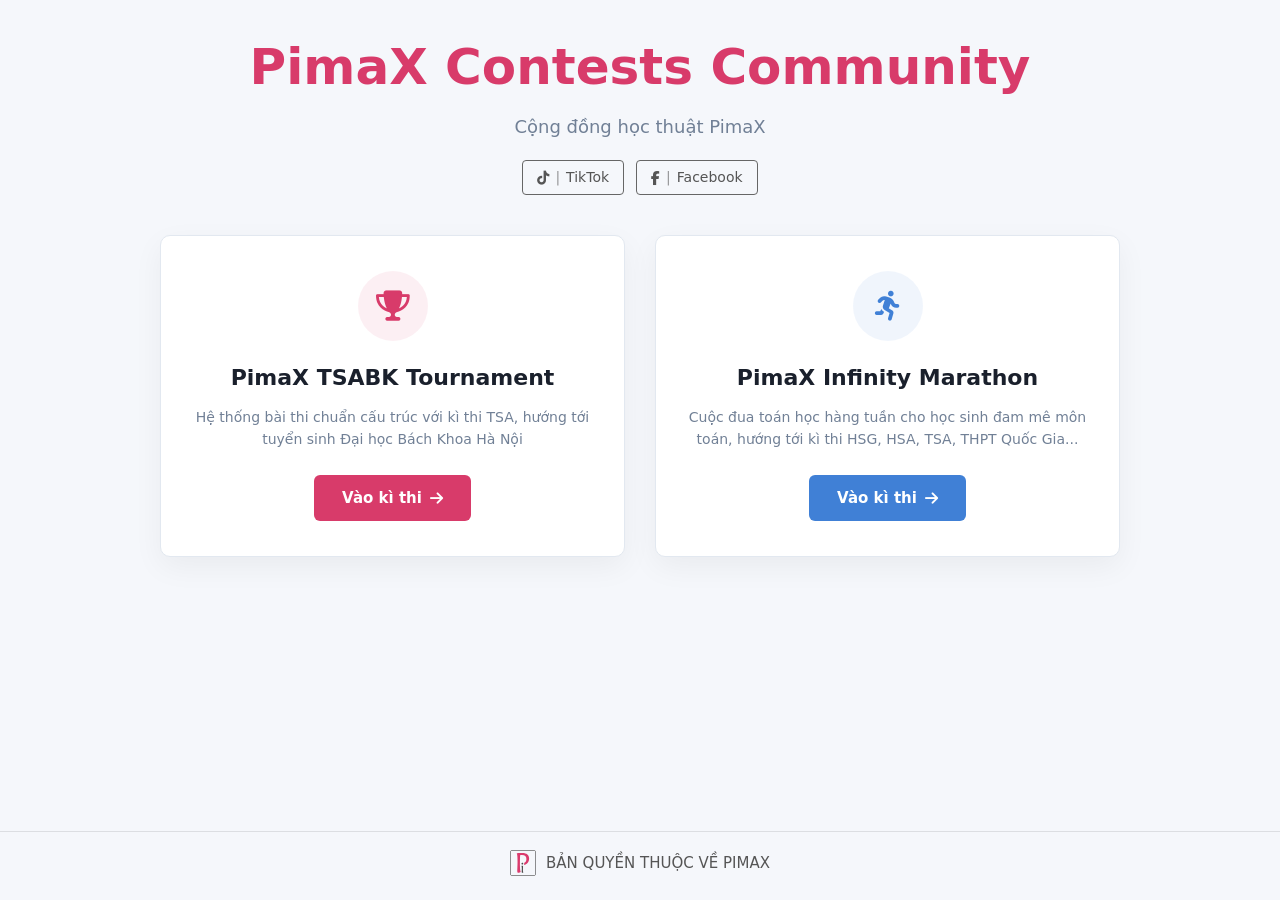
==== index.html @ 3fbb0fce "first commit" ====
<!DOCTYPE html>
<html lang="vi">
<head>
  <meta charset="UTF-8">
  <meta name="viewport" content="width=device-width, initial-scale=1.0">
  <title>PIMAX CONTESTS COMMUNITY</title>
  <link rel="stylesheet" href="https://cdnjs.cloudflare.com/ajax/libs/font-awesome/6.5.1/css/all.min.css">
  <link rel="stylesheet" href="assets/css/style.css">
  <link rel="icon" href="logo1.ico">
</head>
<body>

  <div id="page-content">
    <section class="hero">
      <h1><a href="https://pimaxpro.github.io/contests" class="hero-title-link">PimaX Contests Community</a></h1>
      <p class="hero-sub">Cộng đồng học thuật PimaX</p>

      <div class="social-wrapper">
        <a href="https://www.tiktok.com/@pimaxghettoan" target="_blank" rel="noopener" class="social-card"><i class="fa-brands fa-tiktok"></i> <span class="divider">|</span> TikTok</a>
        <a href="https://www.facebook.com/PimaXPro" target="_blank" rel="noopener" class="social-card"><i class="fa-brands fa-facebook-f"></i> <span class="divider">|</span> Facebook</a>
      </div>
    </section>

    <main class="portal-container">
      <div class="portal-grid">
        <div class="portal-card">
          <div class="portal-icon"><i class="fa-solid fa-trophy"></i></div>
          <h2>PimaX TSABK Tournament</h2>
          <p>Hệ thống bài thi chuẩn cấu trúc với kì thi TSA, hướng tới tuyển sinh Đại học Bách Khoa Hà Nội</p>
          <a href="contest.html?type=tournament" class="portal-btn"><span>Vào kì thi</span> <i class="fa-solid fa-arrow-right"></i></a>
        </div>

        <div class="portal-card card-marathon">
          <div class="portal-icon"><i class="fa-solid fa-person-running"></i></div>
          <h2>PimaX Infinity Marathon</h2>
          <p>Cuộc đua toán học hàng tuần cho học sinh đam mê môn toán, hướng tới kì thi HSG, HSA, TSA, THPT Quốc Gia...</p>
          <a href="contest.html?type=marathon" class="portal-btn"><span>Vào kì thi</span> <i class="fa-solid fa-arrow-right"></i></a>
        </div>
      </div>
    </main>
  </div>

  <script src="assets/js/modules/ui-components.js"></script>
  <script>
    document.addEventListener('DOMContentLoaded', () => {
      if (window.UIComponentsModule) window.UIComponentsModule.init();
    });
  </script>
</body>
</html>
---- assets/css/style.css ----
/* =========================================================
   1. SYSTEM VARIABLES & THEMES
========================================================= */
:root {
  --accent-color: #D83B6A;       /* Mặc định: Pink (Tournament) */
  --accent-hover: #b82650;
  --bg-color: #f5f7fb;
  --text-main: #1a202c;
  --text-sub: #718096;
  --card-bg: #ffffff;
  --border-color: #e2e8f0;
}

/* Theme riêng cho Marathon (Blue) */
body.theme-marathon {
  --accent-color: #4080D6;       /* Blue (Marathon) */
  --accent-hover: #2b62ab;
}

/* =========================================================
   2. BASE RESET & STICKY FOOTER SETUP
========================================================= */
* {
  box-sizing: border-box;
  margin: 0;
  padding: 0;
}

html, body {
  height: 100%;
}

body {
  font-family: system-ui, -apple-system, "Segoe UI", Roboto, sans-serif;
  background-color: var(--bg-color);
  color: var(--text-main);
  line-height: 1.5;
  display: flex;
  flex-direction: column;
  min-height: 100vh;
}

#page-content {
  flex: 1 0 auto;
}

a {
  text-decoration: none;
  color: inherit;
}

/* =========================================================
   3. SHARED HERO HEADER
========================================================= */
.hero {
  max-width: 900px;
  margin: 30px auto 40px;
  text-align: center;
  padding: 0 20px;
}

.hero h1 {
  font-size: 50px;
  font-weight: 900;
  margin-bottom: 8px;
}

.hero-title-link {
  color: var(--accent-color);
  transition: opacity 0.2s ease;
}

.hero-title-link:hover {
  opacity: 0.85;
}

.hero-sub {
  font-size: 18px;
  color: var(--text-sub);
  margin-bottom: 20px;
}

.social-wrapper {
  display: flex;
  justify-content: center;
  gap: 12px;
}

.social-card {
  display: inline-flex;
  align-items: center;
  gap: 6px;
  padding: 6px 14px;
  border: 1px solid #666;
  border-radius: 4px;
  color: #555;
  font-size: 14px;
  font-weight: 500;
  transition: all 0.2s ease;
}

.social-card .divider {
  opacity: 0.6;
}

.social-card:hover {
  background-color: var(--accent-color);
  color: #ffffff;
  border-color: var(--accent-color);
}

/* =========================================================
   4. PORTAL GRID (Trang index.html)
========================================================= */
.portal-container {
  max-width: 1000px;
  margin: 20px auto 60px;
  padding: 0 20px;
}

.portal-grid {
  display: grid;
  grid-template-columns: repeat(auto-fit, minmax(320px, 1fr));
  gap: 30px;
}

.portal-card {
  background: var(--card-bg);
  border-radius: 10px;
  padding: 35px 25px;
  box-shadow: 0 10px 30px rgba(0,0,0,0.05);
  border: 1px solid var(--border-color);
  text-align: center;
  display: flex;
  flex-direction: column;
  align-items: center;
  transition: all 0.3s ease;
}

.portal-card:hover {
  transform: translateY(-8px);
  box-shadow: 0 15px 35px rgba(0,0,0,0.1);
  border-color: var(--accent-color);
}

.portal-icon {
  width: 70px;
  height: 70px;
  border-radius: 50%;
  background: rgba(216, 59, 106, 0.08);
  color: var(--accent-color);
  display: flex;
  align-items: center;
  justify-content: center;
  font-size: 30px;
  margin-bottom: 20px;
}

.portal-card.card-marathon .portal-icon {
  background: rgba(64, 128, 214, 0.08);
  color: #4080D6;
}

.portal-card h2 {
  font-size: 22px;
  font-weight: 800;
  margin-bottom: 12px;
}

.portal-card p {
  font-size: 14px;
  color: var(--text-sub);
  line-height: 1.6;
  margin-bottom: 24px;
  flex-grow: 1;
}

.portal-btn {
  display: inline-flex;
  align-items: center;
  gap: 8px;
  padding: 12px 28px;
  border-radius: 6px;
  background: var(--accent-color);
  color: #ffffff;
  font-weight: 600;
  font-size: 15px;
  transition: all 0.2s ease;
}

.portal-btn:hover {
  background: var(--accent-hover);
  transform: scale(1.03);
}

.portal-card.card-marathon .portal-btn {
  background: #4080D6;
}
.portal-card.card-marathon .portal-btn:hover {
  background: #2b62ab;
}

/* =========================================================
   5. BỐ CỤC 2 CỘT (Tournament & Marathon)
========================================================= */
.layout-2col {
  display: flex;
  gap: 24px;
  max-width: 1400px;
  margin: 30px auto;
  padding: 0 20px;
  min-height: calc(100vh - 200px);
}

/* Cột trái: Sidebar */
.sidebar-column {
  width: 320px;
  flex-shrink: 0;
  display: flex;
  flex-direction: column;
  gap: 16px;
  position: sticky;
  top: 20px;
  height: fit-content;
  max-height: calc(100vh - 40px);
}

.sidebar-exams-box {
  background: var(--card-bg);
  border-radius: 8px;
  padding: 20px;
  box-shadow: 0 4px 18px rgba(0, 0, 0, 0.06);
  border: 1px solid var(--border-color);
  overflow-y: auto;
  max-height: calc(100vh - 180px);
}

.sidebar-header h2 {
  font-size: 18px;
  color: #2d3748;
  border-bottom: 2px solid #f0f0f0;
  padding-bottom: 12px;
  margin-bottom: 16px;
  display: flex;
  align-items: center;
  gap: 8px;
}

.sidebar-header h2 i {
  color: var(--accent-color);
}

/* Cây danh mục bài thi */
.year-title, .stage-title, .exam-item {
  display: flex;
  align-items: center;
  gap: 8px;
  padding: 10px 12px;
  border-radius: 5px;
  cursor: pointer;
  color: #2d3748;
  background: #f8f9fa !important;
  transition: all 0.2s ease;
  user-select: none;
}

.year-title { font-size: 15px; font-weight: 700; }
.stage-title { font-size: 14px; margin-left: 10px; margin-top: 4px; font-weight: normal !important; }
.exam-item { background: transparent !important; padding: 9px 12px; font-size: 14px; margin-bottom: 4px; font-weight: 500; }

.year-title:hover, .stage-title:hover, .exam-item:hover {
  background: #edf2f7 !important;
  color: var(--accent-color);
}

.exam-list { list-style: none; padding-left: 20px; margin: 6px 0; }

.exam-item.active, .active-contest {
  background: var(--accent-color) !important;
  color: #ffffff !important;
  font-weight: 600;
}

.exam-item.active i, .active-contest i { color: #ffffff !important; }
.toggle-icon { font-size: 12px; width: 14px; color: #718096; }

/* Box 2 nút hành động */
.sidebar-actions-box {
  background: var(--card-bg);
  border-radius: 8px;
  padding: 16px;
  box-shadow: 0 4px 18px rgba(0, 0, 0, 0.06);
  border: 1px solid var(--border-color);
  display: flex;
  flex-direction: column;
  gap: 12px;
}

.sidebar-action-btn {
  display: flex;
  align-items: center;
  gap: 12px;
  padding: 12px 16px;
  background-color: #f8f9fa;
  color: var(--text-main);
  border: 1.5px solid #e9ecef;
  border-radius: 6px;
  font-size: 14.5px;
  font-weight: 600;
  text-decoration: none;
  transition: all 0.25s cubic-bezier(0.16, 1, 0.3, 1);
  box-shadow: 0 2px 5px rgba(0, 0, 0, 0.02);
  position: relative;
  overflow: hidden;
}

.sidebar-action-btn > i:first-child {
  font-size: 17px;
  color: var(--accent-color);
  transition: transform 0.25s ease, color 0.25s ease;
}

.sidebar-action-btn span { flex-grow: 1; }
.sidebar-action-btn .btn-arrow { font-size: 11px; color: #a0aec0; transition: all 0.25s ease; }

.sidebar-action-btn.btn-practice:hover {
  background-color: #ffffff;
  border-color: var(--accent-color);
  color: var(--accent-color);
  transform: translateY(-2px);
  box-shadow: 0 6px 15px rgba(0, 0, 0, 0.08);
}

.sidebar-action-btn.btn-practice:hover .btn-arrow {
  color: var(--accent-color);
  transform: translate(2px, -2px);
}

.sidebar-action-btn.btn-course {
  background-color: var(--accent-color);
  color: #ffffff;
  border-color: var(--accent-color);
}

.sidebar-action-btn.btn-course > i:first-child,
.sidebar-action-btn.btn-course .btn-arrow { color: #ffffff; }

.sidebar-action-btn.btn-course:hover {
  background-color: var(--accent-hover);
  border-color: var(--accent-hover);
  transform: translateY(-2px);
  box-shadow: 0 8px 20px rgba(0, 0, 0, 0.15);
}

.sidebar-action-btn.btn-course:hover .btn-arrow { transform: translate(2px, -2px); }

/* Cột phải: Khung Preview */
.preview-area {
  flex-grow: 1;
  background: var(--card-bg);
  border-radius: 8px;
  padding: 24px;
  box-shadow: 0 4px 18px rgba(0, 0, 0, 0.06);
  border: 1px solid var(--border-color);
  display: flex;
  flex-direction: column;
}

.preview-header { margin-bottom: 16px; }
.preview-title-row { display: flex; align-items: center; gap: 12px; margin-bottom: 10px; }
.preview-title-row .doc-icon { font-size: 34px; color: var(--accent-color); line-height: 1; }
.preview-title-row h1 { font-size: 24px; font-weight: 800; color: #1a202c; }
.preview-meta-row { display: flex; align-items: center; gap: 20px; flex-wrap: wrap; }
.meta-item { display: flex; align-items: center; gap: 6px; font-size: 15px; color: var(--text-sub); }
.meta-icon { color: var(--accent-color); font-size: 14px; }

/* 3 NÚT TÍNH NĂNG ĐỒNG BỘ 100% STYLE (Đáp án, Ranking, Solution) */
.week-buttons { 
  margin-left: auto; 
  display: flex; 
  gap: 8px; 
  align-items: center; 
}

/* Đảm bảo reset cả thẻ button và a về cùng một kiểu */
button.week-btn, 
a.week-btn, 
.week-btn {
  display: inline-flex;
  align-items: center;
  justify-content: center;
  gap: 6px;
  padding: 0 14px;
  height: 32px;
  border-radius: 4px;
  background: #ffffff !important;
  border: 1px solid var(--border-color) !important;
  color: #4a5568 !important;
  font-size: 12px;
  font-weight: 600;
  font-family: inherit;
  line-height: 1;
  transition: all 0.15s ease;
  cursor: pointer;
  text-decoration: none;
  outline: none;
  box-shadow: none;
  appearance: none;
  -webkit-appearance: none;
}

/* Biểu tượng trong nút */
.week-btn i {
  color: #4a5568 !important;
  font-size: 12px;
  transition: color 0.15s ease;
}

/* Trạng thái Hover */
button.week-btn:hover, 
a.week-btn:hover, 
.week-btn:hover {
  border-color: #cbd5e0 !important;
  color: #1a202c !important;
  box-shadow: 0 2px 5px rgba(0, 0, 0, 0.06) !important;
}

button.week-btn:hover i, 
a.week-btn:hover i, 
.week-btn:hover i {
  color: #1a202c !important;
}

/* Trạng thái Active/Kích hoạt */
button.week-btn:active, button.week-btn.active,
a.week-btn:active, a.week-btn.active,
.week-btn:active, .week-btn.active {
  transform: scale(0.95);
  background: #fdf2f5 !important;
  border-color: var(--accent-color) !important;
  color: var(--accent-color) !important;
}

button.week-btn:active i, button.week-btn.active i,
a.week-btn:active i, a.week-btn.active i,
.week-btn:active i, .week-btn.active i {
  color: var(--accent-color) !important;
}

/* Khung Drive Viewer */
.drive-iframe-container {
  position: relative;
  flex-grow: 1;
  width: 100%;
  min-height: 75vh;
  border-radius: 6px;
  overflow: hidden;
  border: 1px solid var(--border-color);
}

.drive-iframe-container iframe { width: 100%; height: 100%; min-height: 75vh; border: none; }
.iframe-overlay-cover { position: absolute; top: 0; right: 0; width: 65px; height: 65px; z-index: 15; }

/* Nút Share Nổi */
.side-share-actions { position: absolute; top: 15px; right: 15px; display: flex; flex-direction: column; gap: 10px; z-index: 20; }
.side-share-btn {
  width: 38px;
  height: 38px;
  border-radius: 50%;
  border: 1px solid var(--border-color);
  background: #ffffff;
  color: var(--accent-color);
  display: inline-flex;
  align-items: center;
  justify-content: center;
  font-size: 15px;
  cursor: pointer;
  box-shadow: 0 4px 12px rgba(0,0,0,0.1);
  transition: all 0.15s ease;
}

.side-share-btn:hover { background: var(--accent-color); color: #ffffff; border-color: var(--accent-color); transform: scale(1.08); }

/* =========================================================
   6. KHUNG BẢNG ĐÁP ÁN NỔI THÔNG MINH (ANSWER DRAWER/BOX)
========================================================= */
.answer-box-drawer {
  background: #ffffff;
  border: 1px solid var(--border-color);
  border-radius: 8px;
  margin-bottom: 16px;
  box-shadow: 0 4px 15px rgba(0,0,0,0.05);
  display: none;
  animation: slideDownFade 0.3s cubic-bezier(0.16, 1, 0.3, 1);
}

.answer-box-drawer.show {
  display: block;
}

@keyframes slideDownFade {
  from { opacity: 0; transform: translateY(-10px); }
  to { opacity: 1; transform: translateY(0); }
}

.answer-drawer-header {
  padding: 12px 18px;
  background: #f8f9fa;
  border-bottom: 1px solid var(--border-color);
  display: flex;
  align-items: center;
  justify-content: space-between;
  border-top-left-radius: 8px;
  border-top-right-radius: 8px;
}

.answer-drawer-header h3 {
  font-size: 15px;
  font-weight: 700;
  color: var(--accent-color);
  display: flex;
  align-items: center;
  gap: 8px;
}

.btn-close-drawer {
  background: transparent;
  border: none;
  font-size: 18px;
  color: #718096;
  cursor: pointer;
  padding: 0 4px;
}

.btn-close-drawer:hover { color: #1a202c; }

.answer-drawer-body {
  padding: 16px;
  max-height: 260px;
  overflow-y: auto;
}

/* Lưới hiển thị ô đáp án */
.answer-grid {
  display: grid;
  grid-template-columns: repeat(auto-fill, minmax(95px, 1fr));
  gap: 10px;
}

.answer-item {
  background: #f8f9fa;
  border: 1px solid var(--border-color);
  border-radius: 6px;
  padding: 6px 8px;
  text-align: center;
}

.answer-item .q-num {
  font-size: 11px;
  font-weight: 700;
  color: var(--text-sub);
  margin-bottom: 2px;
  display: block;
}

.answer-item .q-val {
  font-size: 14.5px;
  font-weight: 800;
  color: var(--accent-color);
}

.answer-item .tf-sub {
  font-size: 11.5px;
  font-weight: 600;
  color: #2d3748;
  display: flex;
  justify-content: space-between;
  padding: 1px 2px;
  border-bottom: 1px dashed #e2e8f0;
}
.answer-item .tf-sub:last-child { border-bottom: none; }

.section-header-title {
  font-size: 13.5px;
  font-weight: 700;
  color: var(--accent-color);
  margin: 12px 0 6px 0;
  padding-bottom: 4px;
  border-bottom: 1px dashed var(--border-color);
}
.section-header-title:first-child { margin-top: 0; }

/* =========================================================
   7. TOAST NOTIFICATION
========================================================= */
.toast-notification {
  position: fixed;
  top: 25px;
  left: 50%;
  transform: translate(-50%, -20px);
  background: #ffffff;
  color: var(--text-main);
  padding: 12px 24px;
  border-radius: 25px;
  font-size: 14.5px;
  font-weight: 600;
  border: 1.5px solid var(--accent-color);
  box-shadow: 0 10px 25px rgba(0, 0, 0, 0.12), 0 4px 10px rgba(0, 0, 0, 0.05);
  display: flex;
  align-items: center;
  gap: 10px;
  opacity: 0;
  pointer-events: none;
  transition: all 0.35s cubic-bezier(0.16, 1, 0.3, 1);
  z-index: 999999;
}

.toast-notification.show {
  opacity: 1;
  pointer-events: auto;
  transform: translate(-50%, 0);
}

.toast-notification i {
  color: var(--accent-color);
  font-size: 16px;
}

/* =========================================================
   8. FOOTER (STICKY AT BOTTOM)
========================================================= */
.site-footer {
  flex-shrink: 0;
  margin-top: auto;
  padding: 30px 0 24px;
}

.footer-divider { border: none; height: 1px; background: rgba(0, 0, 0, 0.1); margin-bottom: 18px; }
.footer-content { display: flex; align-items: center; justify-content: center; gap: 10px; color: #555; font-size: 15px; }
.footer-logo { height: 26px; width: auto; }

@media (max-width: 992px) {
  .layout-2col { flex-direction: column; }
  .sidebar-column { width: 100%; position: static; max-height: none; }
  .sidebar-exams-box { max-height: 400px; }
}
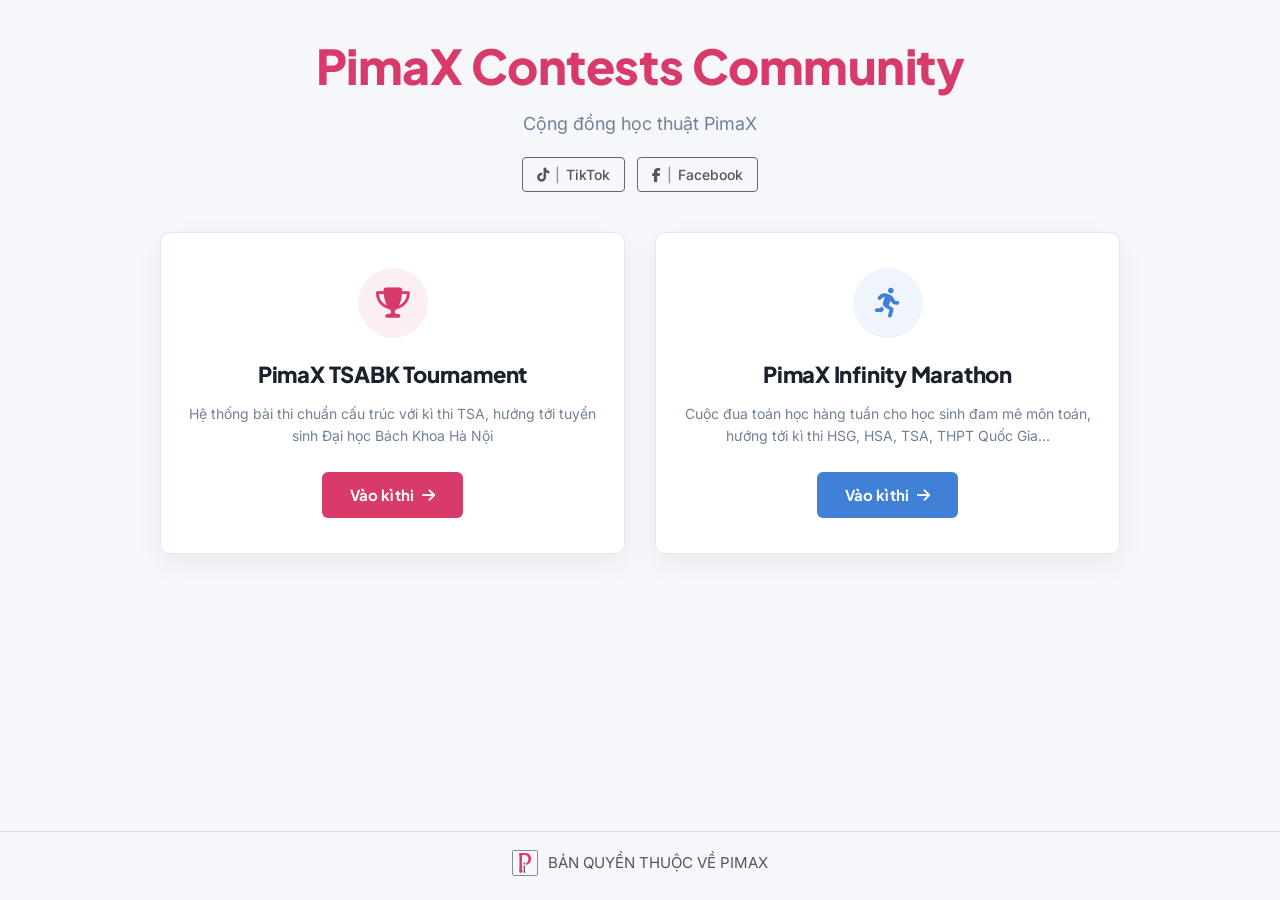
==== commit 00288fed: "Update index.html" ====
--- a/index.html
+++ b/index.html
@@ -12,7 +12,7 @@
 
   <div id="page-content">
     <section class="hero">
-      <h1><a href="https://pimaxpro.github.io/contests" class="hero-title-link">PimaX Contests Community</a></h1>
+      <h1><a href="https://pimaxpro.github.io/pimaxcontests" class="hero-title-link">PimaX Contests Community</a></h1>
       <p class="hero-sub">Cộng đồng học thuật PimaX</p>
 
       <div class="social-wrapper">
@@ -39,7 +39,7 @@
       </div>
     </main>
   </div>
-
+  <script src="assets/js/modules/protection.js"></script>
   <script src="assets/js/modules/ui-components.js"></script>
   <script>
     document.addEventListener('DOMContentLoaded', () => {
--- a/assets/css/style.css
+++ b/assets/css/style.css
@@ -1,6 +1,9 @@
 /* =========================================================
-   1. SYSTEM VARIABLES & THEMES
-========================================================= */
+   1. IMPORT FONTS & SYSTEM VARIABLES
+========================================================= */
+/* Nhúng Font Plus Jakarta Sans & Inter hỗ trợ tiếng Việt cực kỳ lịch thiệp, hiện đại */
+@import url('https://fonts.googleapis.com/css2?family=Inter:wght@400;500;600&family=Plus+Jakarta+Sans:wght@600;700;800&display=swap');
+
 :root {
   --accent-color: #D83B6A;       /* Mặc định: Pink (Tournament) */
   --accent-hover: #b82650;
@@ -9,6 +12,10 @@
   --text-sub: #718096;
   --card-bg: #ffffff;
   --border-color: #e2e8f0;
+
+  /* Cấu hình Font chữ */
+  --font-base: 'Inter', system-ui, -apple-system, sans-serif;
+  --font-heading: 'Plus Jakarta Sans', system-ui, -apple-system, sans-serif;
 }
 
 /* Theme riêng cho Marathon (Blue) */
@@ -18,6 +25,24 @@
 }
 
 /* =========================================================
+   CHỐNG BÔI ĐEN VĂN BẢN (DISABLE TEXT SELECTION)
+========================================================= */
+body, html {
+  -webkit-user-select: none; /* Safari */
+  -moz-user-select: none;    /* Firefox */
+  -ms-user-select: none;     /* IE / Edge */
+  user-select: none;        /* Standard */
+}
+
+/* Cho phép bôi đen/nhập liệu ở các ô input nếu có sau này */
+input, textarea {
+  -webkit-user-select: text;
+  -moz-user-select: text;
+  -ms-user-select: text;
+  user-select: text;
+}
+
+/* =========================================================
    2. BASE RESET & STICKY FOOTER SETUP
 ========================================================= */
 * {
@@ -31,13 +56,27 @@
 }
 
 body {
-  font-family: system-ui, -apple-system, "Segoe UI", Roboto, sans-serif;
+  font-family: var(--font-base);
   background-color: var(--bg-color);
   color: var(--text-main);
   line-height: 1.5;
   display: flex;
   flex-direction: column;
   min-height: 100vh;
+}
+
+/* Áp dụng Font lịch thiệp cao cấp cho toàn bộ Tiêu đề & Chữ đậm */
+h1, h2, h3, h4, h5, h6, 
+.hero h1, 
+.portal-card h2, 
+.sidebar-header h2, 
+.year-title, 
+.preview-title-row h1,
+.portal-btn,
+.sidebar-action-btn,
+.week-btn {
+  font-family: var(--font-heading);
+  letter-spacing: -0.01em; /* Co nhẹ khoảng cách chữ tạo cảm giác gọn gàng, tinh tế */
 }
 
 #page-content {
@@ -60,8 +99,8 @@
 }
 
 .hero h1 {
-  font-size: 50px;
-  font-weight: 900;
+  font-size: 48px;
+  font-weight: 800;
   margin-bottom: 8px;
 }
 
@@ -183,7 +222,7 @@
   border-radius: 6px;
   background: var(--accent-color);
   color: #ffffff;
-  font-weight: 600;
+  font-weight: 700;
   font-size: 15px;
   transition: all 0.2s ease;
 }
@@ -201,7 +240,7 @@
 }
 
 /* =========================================================
-   5. BỐ CỤC 2 CỘT (Tournament & Marathon)
+   5. BỐ CỤC 2 CỘT & CÁC BOX SIDEBAR (CỘT 1)
 ========================================================= */
 .layout-2col {
   display: flex;
@@ -212,7 +251,7 @@
   min-height: calc(100vh - 200px);
 }
 
-/* Cột trái: Sidebar */
+/* Cột trái chứa các Box */
 .sidebar-column {
   width: 320px;
   flex-shrink: 0;
@@ -225,11 +264,19 @@
   max-height: calc(100vh - 40px);
 }
 
+.sidebar-box {
+  background: var(--card-bg);
+  border-radius: 8px;
+  padding: 18px;
+  box-shadow: 0 4px 18px rgba(0, 0, 0, 0.05);
+  border: 1px solid var(--border-color);
+}
+
 .sidebar-exams-box {
   background: var(--card-bg);
   border-radius: 8px;
-  padding: 20px;
-  box-shadow: 0 4px 18px rgba(0, 0, 0, 0.06);
+  padding: 18px;
+  box-shadow: 0 4px 18px rgba(0, 0, 0, 0.05);
   border: 1px solid var(--border-color);
   overflow-y: auto;
   max-height: calc(100vh - 180px);
@@ -237,6 +284,7 @@
 
 .sidebar-header h2 {
   font-size: 18px;
+  font-weight: 800;
   color: #2d3748;
   border-bottom: 2px solid #f0f0f0;
   padding-bottom: 12px;
@@ -265,8 +313,8 @@
 }
 
 .year-title { font-size: 15px; font-weight: 700; }
-.stage-title { font-size: 14px; margin-left: 10px; margin-top: 4px; font-weight: normal !important; }
-.exam-item { background: transparent !important; padding: 9px 12px; font-size: 14px; margin-bottom: 4px; font-weight: 500; }
+.stage-title { font-size: 14px; margin-left: 10px; margin-top: 4px; font-weight: 500 !important; }
+.exam-item { background: transparent !important; padding: 9px 12px; font-size: 14px; margin-bottom: 4px; font-weight: 600; }
 
 .year-title:hover, .stage-title:hover, .exam-item:hover {
   background: #edf2f7 !important;
@@ -278,7 +326,7 @@
 .exam-item.active, .active-contest {
   background: var(--accent-color) !important;
   color: #ffffff !important;
-  font-weight: 600;
+  font-weight: 700;
 }
 
 .exam-item.active i, .active-contest i { color: #ffffff !important; }
@@ -289,7 +337,7 @@
   background: var(--card-bg);
   border-radius: 8px;
   padding: 16px;
-  box-shadow: 0 4px 18px rgba(0, 0, 0, 0.06);
+  box-shadow: 0 4px 18px rgba(0, 0, 0, 0.05);
   border: 1px solid var(--border-color);
   display: flex;
   flex-direction: column;
@@ -306,7 +354,7 @@
   border: 1.5px solid #e9ecef;
   border-radius: 6px;
   font-size: 14.5px;
-  font-weight: 600;
+  font-weight: 700;
   text-decoration: none;
   transition: all 0.25s cubic-bezier(0.16, 1, 0.3, 1);
   box-shadow: 0 2px 5px rgba(0, 0, 0, 0.02);
@@ -382,7 +430,6 @@
   align-items: center; 
 }
 
-/* Đảm bảo reset cả thẻ button và a về cùng một kiểu */
 button.week-btn, 
 a.week-btn, 
 .week-btn {
@@ -397,8 +444,8 @@
   border: 1px solid var(--border-color) !important;
   color: #4a5568 !important;
   font-size: 12px;
-  font-weight: 600;
-  font-family: inherit;
+  font-weight: 700;
+  font-family: var(--font-heading);
   line-height: 1;
   transition: all 0.15s ease;
   cursor: pointer;
@@ -409,14 +456,12 @@
   -webkit-appearance: none;
 }
 
-/* Biểu tượng trong nút */
 .week-btn i {
   color: #4a5568 !important;
   font-size: 12px;
   transition: color 0.15s ease;
 }
 
-/* Trạng thái Hover */
 button.week-btn:hover, 
 a.week-btn:hover, 
 .week-btn:hover {
@@ -431,7 +476,6 @@
   color: #1a202c !important;
 }
 
-/* Trạng thái Active/Kích hoạt */
 button.week-btn:active, button.week-btn.active,
 a.week-btn:active, a.week-btn.active,
 .week-btn:active, .week-btn.active {
@@ -516,7 +560,7 @@
 
 .answer-drawer-header h3 {
   font-size: 15px;
-  font-weight: 700;
+  font-weight: 800;
   color: var(--accent-color);
   display: flex;
   align-items: center;
@@ -540,7 +584,6 @@
   overflow-y: auto;
 }
 
-/* Lưới hiển thị ô đáp án */
 .answer-grid {
   display: grid;
   grid-template-columns: repeat(auto-fill, minmax(95px, 1fr));
@@ -567,6 +610,7 @@
   font-size: 14.5px;
   font-weight: 800;
   color: var(--accent-color);
+  font-family: var(--font-heading);
 }
 
 .answer-item .tf-sub {
@@ -582,7 +626,7 @@
 
 .section-header-title {
   font-size: 13.5px;
-  font-weight: 700;
+  font-weight: 800;
   color: var(--accent-color);
   margin: 12px 0 6px 0;
   padding-bottom: 4px;
@@ -603,7 +647,8 @@
   padding: 12px 24px;
   border-radius: 25px;
   font-size: 14.5px;
-  font-weight: 600;
+  font-weight: 700;
+  font-family: var(--font-heading);
   border: 1.5px solid var(--accent-color);
   box-shadow: 0 10px 25px rgba(0, 0, 0, 0.12), 0 4px 10px rgba(0, 0, 0, 0.05);
   display: flex;
@@ -643,4 +688,4 @@
   .layout-2col { flex-direction: column; }
   .sidebar-column { width: 100%; position: static; max-height: none; }
   .sidebar-exams-box { max-height: 400px; }
-}+}
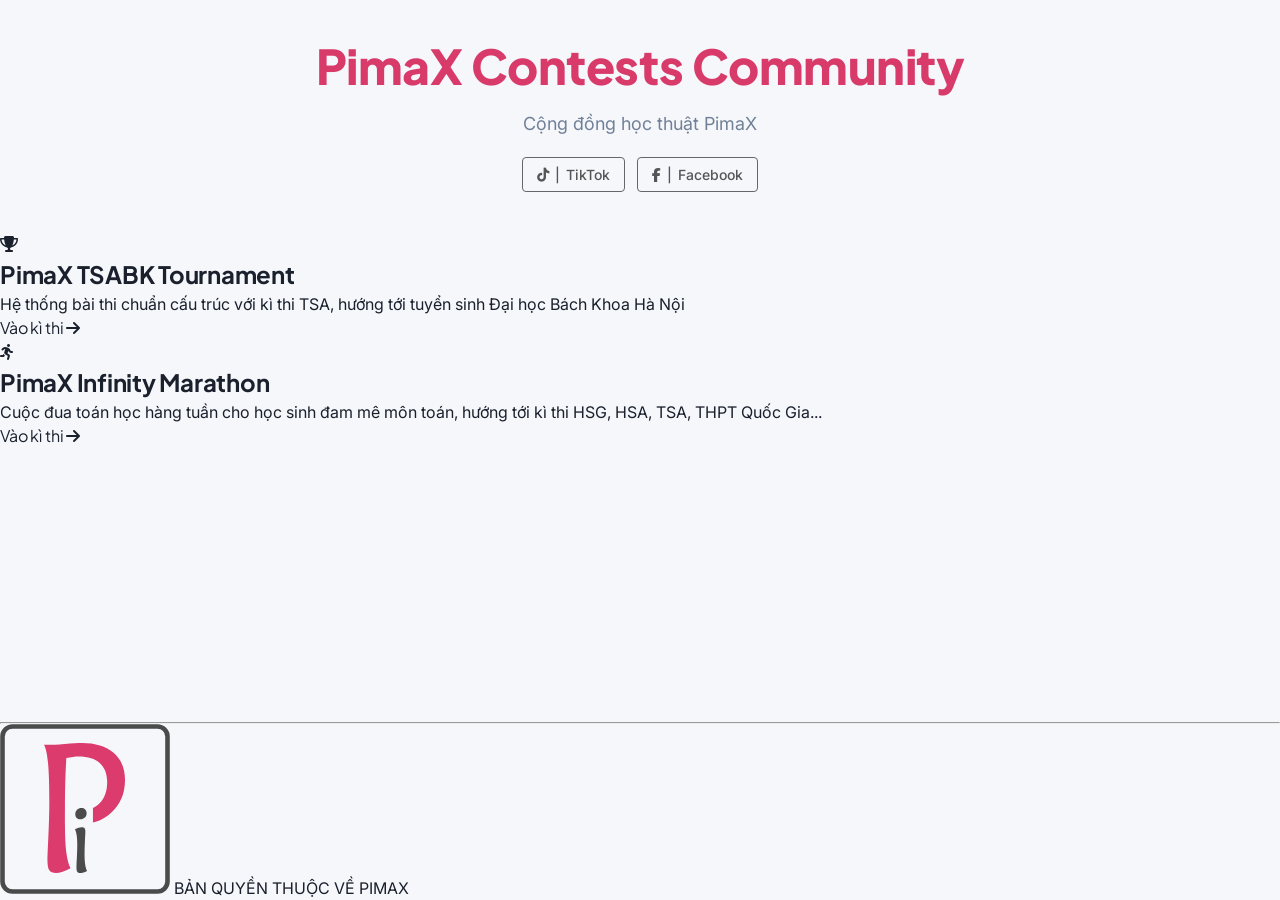
==== commit 78dc144b: "Update index.html" ====
--- a/index.html
+++ b/index.html
@@ -12,7 +12,7 @@
 
   <div id="page-content">
     <section class="hero">
-      <h1><a href="https://pimaxpro.github.io/pimaxcontests" class="hero-title-link">PimaX Contests Community</a></h1>
+      <h1><a href="https://pimaxpro.github.io/pimaxcontests/" class="hero-title-link">PimaX Contests Community</a></h1>
       <p class="hero-sub">Cộng đồng học thuật PimaX</p>
 
       <div class="social-wrapper">
@@ -39,11 +39,13 @@
       </div>
     </main>
   </div>
+
+  <script src="assets/js/modules/ui-components.js"></script>
   <script src="assets/js/modules/protection.js"></script>
-  <script src="assets/js/modules/ui-components.js"></script>
   <script>
     document.addEventListener('DOMContentLoaded', () => {
       if (window.UIComponentsModule) window.UIComponentsModule.init();
+      if (window.ProtectionModule) window.ProtectionModule.init();
     });
   </script>
 </body>
--- a/assets/css/style.css
+++ b/assets/css/style.css
@@ -1,7 +1,6 @@
 /* =========================================================
    1. IMPORT FONTS & SYSTEM VARIABLES
 ========================================================= */
-/* Nhúng Font Plus Jakarta Sans & Inter hỗ trợ tiếng Việt cực kỳ lịch thiệp, hiện đại */
 @import url('https://fonts.googleapis.com/css2?family=Inter:wght@400;500;600&family=Plus+Jakarta+Sans:wght@600;700;800&display=swap');
 
 :root {
@@ -13,28 +12,42 @@
   --card-bg: #ffffff;
   --border-color: #e2e8f0;
 
-  /* Cấu hình Font chữ */
   --font-base: 'Inter', system-ui, -apple-system, sans-serif;
   --font-heading: 'Plus Jakarta Sans', system-ui, -apple-system, sans-serif;
 }
 
-/* Theme riêng cho Marathon (Blue) */
 body.theme-marathon {
   --accent-color: #4080D6;       /* Blue (Marathon) */
   --accent-hover: #2b62ab;
 }
 
 /* =========================================================
-   CHỐNG BÔI ĐEN VĂN BẢN (DISABLE TEXT SELECTION)
+   2. BASE RESET & CHỐNG COPY
 ========================================================= */
-body, html {
-  -webkit-user-select: none; /* Safari */
-  -moz-user-select: none;    /* Firefox */
-  -ms-user-select: none;     /* IE / Edge */
-  user-select: none;        /* Standard */
-}
-
-/* Cho phép bôi đen/nhập liệu ở các ô input nếu có sau này */
+* {
+  box-sizing: border-box;
+  margin: 0;
+  padding: 0;
+}
+
+html, body {
+  height: 100%;
+}
+
+body {
+  font-family: var(--font-base);
+  background-color: var(--bg-color);
+  color: var(--text-main);
+  line-height: 1.5;
+  display: flex;
+  flex-direction: column;
+  min-height: 100vh;
+  -webkit-user-select: none;
+  -moz-user-select: none;
+  -ms-user-select: none;
+  user-select: none;
+}
+
 input, textarea {
   -webkit-user-select: text;
   -moz-user-select: text;
@@ -42,30 +55,6 @@
   user-select: text;
 }
 
-/* =========================================================
-   2. BASE RESET & STICKY FOOTER SETUP
-========================================================= */
-* {
-  box-sizing: border-box;
-  margin: 0;
-  padding: 0;
-}
-
-html, body {
-  height: 100%;
-}
-
-body {
-  font-family: var(--font-base);
-  background-color: var(--bg-color);
-  color: var(--text-main);
-  line-height: 1.5;
-  display: flex;
-  flex-direction: column;
-  min-height: 100vh;
-}
-
-/* Áp dụng Font lịch thiệp cao cấp cho toàn bộ Tiêu đề & Chữ đậm */
 h1, h2, h3, h4, h5, h6, 
 .hero h1, 
 .portal-card h2, 
@@ -74,22 +63,18 @@
 .preview-title-row h1,
 .portal-btn,
 .sidebar-action-btn,
-.week-btn {
+.week-btn,
+.rating-big-score,
+.btn-submit-comment {
   font-family: var(--font-heading);
-  letter-spacing: -0.01em; /* Co nhẹ khoảng cách chữ tạo cảm giác gọn gàng, tinh tế */
-}
-
-#page-content {
-  flex: 1 0 auto;
-}
-
-a {
-  text-decoration: none;
-  color: inherit;
-}
+  letter-spacing: -0.01em;
+}
+
+#page-content { flex: 1 0 auto; }
+a { text-decoration: none; color: inherit; }
 
 /* =========================================================
-   3. SHARED HERO HEADER
+   3. HERO HEADER
 ========================================================= */
 .hero {
   max-width: 900px;
@@ -98,33 +83,12 @@
   padding: 0 20px;
 }
 
-.hero h1 {
-  font-size: 48px;
-  font-weight: 800;
-  margin-bottom: 8px;
-}
-
-.hero-title-link {
-  color: var(--accent-color);
-  transition: opacity 0.2s ease;
-}
-
-.hero-title-link:hover {
-  opacity: 0.85;
-}
-
-.hero-sub {
-  font-size: 18px;
-  color: var(--text-sub);
-  margin-bottom: 20px;
-}
-
-.social-wrapper {
-  display: flex;
-  justify-content: center;
-  gap: 12px;
-}
-
+.hero h1 { font-size: 48px; font-weight: 800; margin-bottom: 8px; }
+.hero-title-link { color: var(--accent-color); transition: opacity 0.2s ease; }
+.hero-title-link:hover { opacity: 0.85; }
+.hero-sub { font-size: 18px; color: var(--text-sub); margin-bottom: 20px; }
+
+.social-wrapper { display: flex; justify-content: center; gap: 12px; }
 .social-card {
   display: inline-flex;
   align-items: center;
@@ -137,110 +101,10 @@
   font-weight: 500;
   transition: all 0.2s ease;
 }
-
-.social-card .divider {
-  opacity: 0.6;
-}
-
-.social-card:hover {
-  background-color: var(--accent-color);
-  color: #ffffff;
-  border-color: var(--accent-color);
-}
+.social-card:hover { background-color: var(--accent-color); color: #ffffff; border-color: var(--accent-color); }
 
 /* =========================================================
-   4. PORTAL GRID (Trang index.html)
-========================================================= */
-.portal-container {
-  max-width: 1000px;
-  margin: 20px auto 60px;
-  padding: 0 20px;
-}
-
-.portal-grid {
-  display: grid;
-  grid-template-columns: repeat(auto-fit, minmax(320px, 1fr));
-  gap: 30px;
-}
-
-.portal-card {
-  background: var(--card-bg);
-  border-radius: 10px;
-  padding: 35px 25px;
-  box-shadow: 0 10px 30px rgba(0,0,0,0.05);
-  border: 1px solid var(--border-color);
-  text-align: center;
-  display: flex;
-  flex-direction: column;
-  align-items: center;
-  transition: all 0.3s ease;
-}
-
-.portal-card:hover {
-  transform: translateY(-8px);
-  box-shadow: 0 15px 35px rgba(0,0,0,0.1);
-  border-color: var(--accent-color);
-}
-
-.portal-icon {
-  width: 70px;
-  height: 70px;
-  border-radius: 50%;
-  background: rgba(216, 59, 106, 0.08);
-  color: var(--accent-color);
-  display: flex;
-  align-items: center;
-  justify-content: center;
-  font-size: 30px;
-  margin-bottom: 20px;
-}
-
-.portal-card.card-marathon .portal-icon {
-  background: rgba(64, 128, 214, 0.08);
-  color: #4080D6;
-}
-
-.portal-card h2 {
-  font-size: 22px;
-  font-weight: 800;
-  margin-bottom: 12px;
-}
-
-.portal-card p {
-  font-size: 14px;
-  color: var(--text-sub);
-  line-height: 1.6;
-  margin-bottom: 24px;
-  flex-grow: 1;
-}
-
-.portal-btn {
-  display: inline-flex;
-  align-items: center;
-  gap: 8px;
-  padding: 12px 28px;
-  border-radius: 6px;
-  background: var(--accent-color);
-  color: #ffffff;
-  font-weight: 700;
-  font-size: 15px;
-  transition: all 0.2s ease;
-}
-
-.portal-btn:hover {
-  background: var(--accent-hover);
-  transform: scale(1.03);
-}
-
-.portal-card.card-marathon .portal-btn {
-  background: #4080D6;
-}
-.portal-card.card-marathon .portal-btn:hover {
-  background: #2b62ab;
-}
-
-/* =========================================================
-   5. BỐ CỤC 2 CỘT & CÁC BOX SIDEBAR (CỘT 1)
+   4. BỐ CỤC 2 CỘT & SIDEBAR
 ========================================================= */
 .layout-2col {
   display: flex;
@@ -251,7 +115,6 @@
   min-height: calc(100vh - 200px);
 }
 
-/* Cột trái chứa các Box */
 .sidebar-column {
   width: 320px;
   flex-shrink: 0;
@@ -293,12 +156,8 @@
   align-items: center;
   gap: 8px;
 }
-
-.sidebar-header h2 i {
-  color: var(--accent-color);
-}
-
-/* Cây danh mục bài thi */
+.sidebar-header h2 i { color: var(--accent-color); }
+
 .year-title, .stage-title, .exam-item {
   display: flex;
   align-items: center;
@@ -309,18 +168,13 @@
   color: #2d3748;
   background: #f8f9fa !important;
   transition: all 0.2s ease;
-  user-select: none;
 }
 
 .year-title { font-size: 15px; font-weight: 700; }
 .stage-title { font-size: 14px; margin-left: 10px; margin-top: 4px; font-weight: 500 !important; }
 .exam-item { background: transparent !important; padding: 9px 12px; font-size: 14px; margin-bottom: 4px; font-weight: 600; }
 
-.year-title:hover, .stage-title:hover, .exam-item:hover {
-  background: #edf2f7 !important;
-  color: var(--accent-color);
-}
-
+.year-title:hover, .stage-title:hover, .exam-item:hover { background: #edf2f7 !important; color: var(--accent-color); }
 .exam-list { list-style: none; padding-left: 20px; margin: 6px 0; }
 
 .exam-item.active, .active-contest {
@@ -328,17 +182,9 @@
   color: #ffffff !important;
   font-weight: 700;
 }
-
 .exam-item.active i, .active-contest i { color: #ffffff !important; }
-.toggle-icon { font-size: 12px; width: 14px; color: #718096; }
-
-/* Box 2 nút hành động */
+
 .sidebar-actions-box {
-  background: var(--card-bg);
-  border-radius: 8px;
-  padding: 16px;
-  box-shadow: 0 4px 18px rgba(0, 0, 0, 0.05);
-  border: 1px solid var(--border-color);
   display: flex;
   flex-direction: column;
   gap: 12px;
@@ -355,21 +201,11 @@
   border-radius: 6px;
   font-size: 14.5px;
   font-weight: 700;
-  text-decoration: none;
-  transition: all 0.25s cubic-bezier(0.16, 1, 0.3, 1);
-  box-shadow: 0 2px 5px rgba(0, 0, 0, 0.02);
-  position: relative;
-  overflow: hidden;
-}
-
-.sidebar-action-btn > i:first-child {
-  font-size: 17px;
-  color: var(--accent-color);
-  transition: transform 0.25s ease, color 0.25s ease;
-}
-
+  transition: all 0.25s ease;
+}
+.sidebar-action-btn > i:first-child { font-size: 17px; color: var(--accent-color); }
 .sidebar-action-btn span { flex-grow: 1; }
-.sidebar-action-btn .btn-arrow { font-size: 11px; color: #a0aec0; transition: all 0.25s ease; }
+.sidebar-action-btn .btn-arrow { font-size: 11px; color: #a0aec0; }
 
 .sidebar-action-btn.btn-practice:hover {
   background-color: #ffffff;
@@ -379,30 +215,17 @@
   box-shadow: 0 6px 15px rgba(0, 0, 0, 0.08);
 }
 
-.sidebar-action-btn.btn-practice:hover .btn-arrow {
-  color: var(--accent-color);
-  transform: translate(2px, -2px);
-}
-
 .sidebar-action-btn.btn-course {
   background-color: var(--accent-color);
   color: #ffffff;
   border-color: var(--accent-color);
 }
-
 .sidebar-action-btn.btn-course > i:first-child,
 .sidebar-action-btn.btn-course .btn-arrow { color: #ffffff; }
 
-.sidebar-action-btn.btn-course:hover {
-  background-color: var(--accent-hover);
-  border-color: var(--accent-hover);
-  transform: translateY(-2px);
-  box-shadow: 0 8px 20px rgba(0, 0, 0, 0.15);
-}
-
-.sidebar-action-btn.btn-course:hover .btn-arrow { transform: translate(2px, -2px); }
-
-/* Cột phải: Khung Preview */
+/* =========================================================
+   5. CỘT PHẢI: PREVIEW AREA
+========================================================= */
 .preview-area {
   flex-grow: 1;
   background: var(--card-bg);
@@ -412,9 +235,10 @@
   border: 1px solid var(--border-color);
   display: flex;
   flex-direction: column;
-}
-
-.preview-header { margin-bottom: 16px; }
+  gap: 20px;
+}
+
+.preview-header { margin-bottom: 0; }
 .preview-title-row { display: flex; align-items: center; gap: 12px; margin-bottom: 10px; }
 .preview-title-row .doc-icon { font-size: 34px; color: var(--accent-color); line-height: 1; }
 .preview-title-row h1 { font-size: 24px; font-weight: 800; color: #1a202c; }
@@ -422,17 +246,9 @@
 .meta-item { display: flex; align-items: center; gap: 6px; font-size: 15px; color: var(--text-sub); }
 .meta-icon { color: var(--accent-color); font-size: 14px; }
 
-/* 3 NÚT TÍNH NĂNG ĐỒNG BỘ 100% STYLE (Đáp án, Ranking, Solution) */
-.week-buttons { 
-  margin-left: auto; 
-  display: flex; 
-  gap: 8px; 
-  align-items: center; 
-}
-
-button.week-btn, 
-a.week-btn, 
-.week-btn {
+.week-buttons { margin-left: auto; display: flex; gap: 8px; align-items: center; }
+
+button.week-btn, a.week-btn, .week-btn {
   display: inline-flex;
   align-items: center;
   justify-content: center;
@@ -446,34 +262,14 @@
   font-size: 12px;
   font-weight: 700;
   font-family: var(--font-heading);
-  line-height: 1;
   transition: all 0.15s ease;
   cursor: pointer;
-  text-decoration: none;
-  outline: none;
-  box-shadow: none;
-  appearance: none;
-  -webkit-appearance: none;
-}
-
-.week-btn i {
-  color: #4a5568 !important;
-  font-size: 12px;
-  transition: color 0.15s ease;
-}
-
-button.week-btn:hover, 
-a.week-btn:hover, 
-.week-btn:hover {
+}
+
+button.week-btn:hover, a.week-btn:hover, .week-btn:hover {
   border-color: #cbd5e0 !important;
   color: #1a202c !important;
   box-shadow: 0 2px 5px rgba(0, 0, 0, 0.06) !important;
-}
-
-button.week-btn:hover i, 
-a.week-btn:hover i, 
-.week-btn:hover i {
-  color: #1a202c !important;
 }
 
 button.week-btn:active, button.week-btn.active,
@@ -485,27 +281,19 @@
   color: var(--accent-color) !important;
 }
 
-button.week-btn:active i, button.week-btn.active i,
-a.week-btn:active i, a.week-btn.active i,
-.week-btn:active i, .week-btn.active i {
-  color: var(--accent-color) !important;
-}
-
-/* Khung Drive Viewer */
+/* KHUNG DRIVE IFRAME VIEWER */
 .drive-iframe-container {
   position: relative;
-  flex-grow: 1;
   width: 100%;
-  min-height: 75vh;
+  min-height: 70vh;
   border-radius: 6px;
   overflow: hidden;
   border: 1px solid var(--border-color);
 }
 
-.drive-iframe-container iframe { width: 100%; height: 100%; min-height: 75vh; border: none; }
+.drive-iframe-container iframe { width: 100%; height: 100%; min-height: 70vh; border: none; }
 .iframe-overlay-cover { position: absolute; top: 0; right: 0; width: 65px; height: 65px; z-index: 15; }
 
-/* Nút Share Nổi */
 .side-share-actions { position: absolute; top: 15px; right: 15px; display: flex; flex-direction: column; gap: 10px; z-index: 20; }
 .side-share-btn {
   width: 38px;
@@ -522,12 +310,340 @@
   box-shadow: 0 4px 12px rgba(0,0,0,0.1);
   transition: all 0.15s ease;
 }
-
 .side-share-btn:hover { background: var(--accent-color); color: #ffffff; border-color: var(--accent-color); transform: scale(1.08); }
 
 /* =========================================================
-   6. KHUNG BẢNG ĐÁP ÁN NỔI THÔNG MINH (ANSWER DRAWER/BOX)
+   6. WIDGET ĐÁNH GIÁ 5 SAO & THỐNG KÊ (RATING WIDGET)
 ========================================================= */
+.rating-widget-card {
+  background: #ffffff;
+  border: 1px solid var(--border-color);
+  border-radius: 8px;
+  padding: 20px;
+  box-shadow: 0 4px 15px rgba(0, 0, 0, 0.03);
+}
+
+.rating-card-header h3 {
+  font-size: 16px;
+  font-weight: 800;
+  color: var(--accent-color);
+  display: flex;
+  align-items: center;
+  gap: 8px;
+  margin-bottom: 16px;
+  padding-bottom: 10px;
+  border-bottom: 1px solid #f0f0f0;
+}
+
+.rating-body-grid {
+  display: grid;
+  grid-template-columns: 240px 1fr;
+  gap: 24px;
+  align-items: center;
+}
+
+.rating-summary-box {
+  text-align: center;
+  padding-right: 24px;
+  border-right: 1px solid var(--border-color);
+}
+
+.rating-big-score {
+  font-size: 42px;
+  font-weight: 800;
+  color: var(--accent-color);
+  line-height: 1;
+  margin-bottom: 6px;
+}
+
+.rating-summary-stars {
+  color: #ffc107;
+  font-size: 16px;
+  margin-bottom: 6px;
+  display: flex;
+  justify-content: center;
+  gap: 4px;
+}
+
+.rating-total-votes {
+  font-size: 13px;
+  color: var(--text-sub);
+  margin-bottom: 16px;
+}
+
+.user-vote-action p {
+  font-size: 12.5px;
+  font-weight: 600;
+  color: #2d3748;
+  margin-bottom: 4px;
+}
+
+.user-stars-input {
+  display: flex;
+  justify-content: center;
+  gap: 6px;
+  font-size: 22px;
+  color: #cbd5e0;
+  cursor: pointer;
+}
+
+.user-stars-input i {
+  transition: transform 0.15s ease, color 0.15s ease;
+}
+
+.user-stars-input i:hover,
+.user-stars-input i.active {
+  color: #ffc107;
+  transform: scale(1.15);
+}
+
+/* THANH THỐNG KÊ CHI TIẾT TỪNG SAO */
+.rating-breakdown-box {
+  display: flex;
+  flex-direction: column;
+  gap: 8px;
+}
+
+.star-bar-row {
+  display: flex;
+  align-items: center;
+  gap: 12px;
+  font-size: 13px;
+  color: #4a5568;
+}
+
+.star-label {
+  width: 45px;
+  display: flex;
+  align-items: center;
+  gap: 4px;
+  font-weight: 600;
+}
+.star-label i { color: #ffc107; font-size: 12px; }
+
+.progress-bar-bg {
+  flex-grow: 1;
+  height: 8px;
+  background: #edf2f7;
+  border-radius: 4px;
+  overflow: hidden;
+}
+
+.progress-bar-fill {
+  height: 100%;
+  width: 0%;
+  background: var(--accent-color);
+  border-radius: 4px;
+  transition: width 0.4s ease;
+}
+
+.star-count-num {
+  width: 30px;
+  text-align: right;
+  font-weight: 600;
+  color: var(--text-sub);
+}
+
+/* =========================================================
+   7. WIDGET BÌNH LUẬN & THẢO LUẬN (COMMENTS)
+========================================================= */
+.comment-widget-card {
+  background: #ffffff;
+  border: 1px solid var(--border-color);
+  border-radius: 8px;
+  padding: 20px;
+  box-shadow: 0 4px 15px rgba(0, 0, 0, 0.03);
+}
+
+.comment-card-header h3 {
+  font-size: 16px;
+  font-weight: 800;
+  color: var(--accent-color);
+  display: flex;
+  align-items: center;
+  gap: 8px;
+  margin-bottom: 16px;
+  padding-bottom: 10px;
+  border-bottom: 1px solid #f0f0f0;
+}
+
+.comment-card-header span {
+  font-size: 14px;
+  color: var(--text-sub);
+  font-weight: 600;
+}
+
+/* FORM NHẬP BÌNH LUẬN */
+.comment-form {
+  background: #f8f9fa;
+  border: 1px solid var(--border-color);
+  border-radius: 8px;
+  padding: 16px;
+  margin-bottom: 24px;
+  display: flex;
+  flex-direction: column;
+  gap: 14px;
+}
+
+.form-inputs-row {
+  display: flex;
+  gap: 12px;
+  flex-wrap: wrap;
+}
+
+.input-group {
+  display: flex;
+  flex-direction: column;
+  gap: 6px;
+  flex: 1;
+  min-width: 200px;
+}
+
+.input-group.input-small {
+  flex: 0 0 90px;
+  min-width: 90px;
+}
+
+.input-group label {
+  font-size: 12.5px;
+  font-weight: 700;
+  color: #2d3748;
+  display: flex;
+  align-items: center;
+  gap: 6px;
+}
+
+.input-group label i { color: var(--accent-color); }
+
+.input-group input,
+.input-group textarea {
+  width: 100%;
+  padding: 9px 12px;
+  border: 1px solid var(--border-color);
+  border-radius: 6px;
+  font-family: var(--font-base);
+  font-size: 13.5px;
+  outline: none;
+  background: #ffffff;
+  transition: border-color 0.2s ease, box-shadow 0.2s ease;
+}
+
+.input-group input:focus,
+.input-group textarea:focus {
+  border-color: var(--accent-color);
+  box-shadow: 0 0 0 3px rgba(216, 59, 106, 0.1);
+}
+
+.form-submit-row {
+  display: flex;
+  justify-content: flex-end;
+}
+
+.btn-submit-comment {
+  display: inline-flex;
+  align-items: center;
+  gap: 8px;
+  padding: 10px 22px;
+  background: var(--accent-color);
+  color: #ffffff;
+  border: none;
+  border-radius: 6px;
+  font-size: 14px;
+  font-weight: 700;
+  cursor: pointer;
+  transition: all 0.2s ease;
+}
+
+.btn-submit-comment:hover {
+  background: var(--accent-hover);
+  transform: translateY(-1px);
+}
+
+/* FEED DƯỚI BÌNH LUẬN */
+.comments-feed-list {
+  display: flex;
+  flex-direction: column;
+  gap: 14px;
+}
+
+.empty-comments-state {
+  text-align: center;
+  padding: 30px 10px;
+  color: var(--text-sub);
+}
+.empty-comments-state i { font-size: 36px; opacity: 0.5; margin-bottom: 10px; display: block; }
+
+.comment-item-card {
+  display: flex;
+  gap: 14px;
+  background: #ffffff;
+  border: 1px solid var(--border-color);
+  border-radius: 8px;
+  padding: 14px;
+  transition: background-color 0.2s ease;
+}
+
+.comment-item-card:hover {
+  background-color: #f8f9fa;
+}
+
+.comment-avatar {
+  width: 42px;
+  height: 42px;
+  border-radius: 50%;
+  background: rgba(216, 59, 106, 0.1);
+  color: var(--accent-color);
+  display: flex;
+  align-items: center;
+  justify-content: center;
+  font-size: 18px;
+  flex-shrink: 0;
+}
+
+.comment-content-box {
+  flex-grow: 1;
+}
+
+.comment-user-meta {
+  display: flex;
+  align-items: center;
+  gap: 8px;
+  flex-wrap: wrap;
+  margin-bottom: 6px;
+}
+
+.comment-user-meta .user-name {
+  font-size: 14px;
+  font-weight: 700;
+  color: #1a202c;
+  font-family: var(--font-heading);
+}
+
+.user-badge {
+  font-size: 11.5px;
+  font-weight: 600;
+  padding: 2px 8px;
+  border-radius: 12px;
+  background: #edf2f7;
+  color: #4a5568;
+  display: inline-flex;
+  align-items: center;
+  gap: 4px;
+}
+
+.comment-time {
+  font-size: 11.5px;
+  color: var(--text-sub);
+  margin-left: auto;
+}
+
+.comment-text {
+  font-size: 14px;
+  color: #2d3748;
+  line-height: 1.5;
+}
+
+/* KHUNG BẢNG ĐÁP ÁN NỔI */
 .answer-box-drawer {
   background: #ffffff;
   border: 1px solid var(--border-color);
@@ -537,10 +653,7 @@
   display: none;
   animation: slideDownFade 0.3s cubic-bezier(0.16, 1, 0.3, 1);
 }
-
-.answer-box-drawer.show {
-  display: block;
-}
+.answer-box-drawer.show { display: block; }
 
 @keyframes slideDownFade {
   from { opacity: 0; transform: translateY(-10px); }
@@ -558,85 +671,16 @@
   border-top-right-radius: 8px;
 }
 
-.answer-drawer-header h3 {
-  font-size: 15px;
-  font-weight: 800;
-  color: var(--accent-color);
-  display: flex;
-  align-items: center;
-  gap: 8px;
-}
-
-.btn-close-drawer {
-  background: transparent;
-  border: none;
-  font-size: 18px;
-  color: #718096;
-  cursor: pointer;
-  padding: 0 4px;
-}
-
-.btn-close-drawer:hover { color: #1a202c; }
-
-.answer-drawer-body {
-  padding: 16px;
-  max-height: 260px;
-  overflow-y: auto;
-}
-
-.answer-grid {
-  display: grid;
-  grid-template-columns: repeat(auto-fill, minmax(95px, 1fr));
-  gap: 10px;
-}
-
-.answer-item {
-  background: #f8f9fa;
-  border: 1px solid var(--border-color);
-  border-radius: 6px;
-  padding: 6px 8px;
-  text-align: center;
-}
-
-.answer-item .q-num {
-  font-size: 11px;
-  font-weight: 700;
-  color: var(--text-sub);
-  margin-bottom: 2px;
-  display: block;
-}
-
-.answer-item .q-val {
-  font-size: 14.5px;
-  font-weight: 800;
-  color: var(--accent-color);
-  font-family: var(--font-heading);
-}
-
-.answer-item .tf-sub {
-  font-size: 11.5px;
-  font-weight: 600;
-  color: #2d3748;
-  display: flex;
-  justify-content: space-between;
-  padding: 1px 2px;
-  border-bottom: 1px dashed #e2e8f0;
-}
-.answer-item .tf-sub:last-child { border-bottom: none; }
-
-.section-header-title {
-  font-size: 13.5px;
-  font-weight: 800;
-  color: var(--accent-color);
-  margin: 12px 0 6px 0;
-  padding-bottom: 4px;
-  border-bottom: 1px dashed var(--border-color);
-}
-.section-header-title:first-child { margin-top: 0; }
-
-/* =========================================================
-   7. TOAST NOTIFICATION
-========================================================= */
+.answer-drawer-header h3 { font-size: 15px; font-weight: 800; color: var(--accent-color); display: flex; align-items: center; gap: 8px; }
+.btn-close-drawer { background: transparent; border: none; font-size: 18px; color: #718096; cursor: pointer; padding: 0 4px; }
+
+.answer-drawer-body { padding: 16px; max-height: 260px; overflow-y: auto; }
+.answer-grid { display: grid; grid-template-columns: repeat(auto-fill, minmax(95px, 1fr)); gap: 10px; }
+.answer-item { background: #f8f9fa; border: 1px solid var(--border-color); border-radius: 6px; padding: 6px 8px; text-align: center; }
+.answer-item .q-num { font-size: 11px; font-weight: 700; color: var(--text-sub); margin-bottom: 2px; display: block; }
+.answer-item .q-val { font-size: 14.5px; font-weight: 800; color: var(--accent-color); font-family: var(--font-heading); }
+.answer-item .tf-sub { font-size: 11.5px; font-weight: 600; color: #2d3748; display: flex; justify-content: space-between; padding: 1px 2px; border-bottom: 1px dashed #e2e8f0; }
+
 .toast-notification {
   position: fixed;
   top: 25px;
@@ -650,42 +694,22 @@
   font-weight: 700;
   font-family: var(--font-heading);
   border: 1.5px solid var(--accent-color);
-  box-shadow: 0 10px 25px rgba(0, 0, 0, 0.12), 0 4px 10px rgba(0, 0, 0, 0.05);
+  box-shadow: 0 10px 25px rgba(0, 0, 0, 0.12);
   display: flex;
   align-items: center;
   gap: 10px;
   opacity: 0;
   pointer-events: none;
-  transition: all 0.35s cubic-bezier(0.16, 1, 0.3, 1);
+  transition: all 0.35s ease;
   z-index: 999999;
 }
-
-.toast-notification.show {
-  opacity: 1;
-  pointer-events: auto;
-  transform: translate(-50%, 0);
-}
-
-.toast-notification i {
-  color: var(--accent-color);
-  font-size: 16px;
-}
-
-/* =========================================================
-   8. FOOTER (STICKY AT BOTTOM)
-========================================================= */
-.site-footer {
-  flex-shrink: 0;
-  margin-top: auto;
-  padding: 30px 0 24px;
-}
-
-.footer-divider { border: none; height: 1px; background: rgba(0, 0, 0, 0.1); margin-bottom: 18px; }
-.footer-content { display: flex; align-items: center; justify-content: center; gap: 10px; color: #555; font-size: 15px; }
-.footer-logo { height: 26px; width: auto; }
+.toast-notification.show { opacity: 1; pointer-events: auto; transform: translate(-50%, 0); }
+.toast-notification i { color: var(--accent-color); font-size: 16px; }
 
 @media (max-width: 992px) {
   .layout-2col { flex-direction: column; }
   .sidebar-column { width: 100%; position: static; max-height: none; }
   .sidebar-exams-box { max-height: 400px; }
-}
+  .rating-body-grid { grid-template-columns: 1fr; gap: 16px; }
+  .rating-summary-box { border-right: none; border-bottom: 1px solid var(--border-color); padding-right: 0; padding-bottom: 16px; }
+}
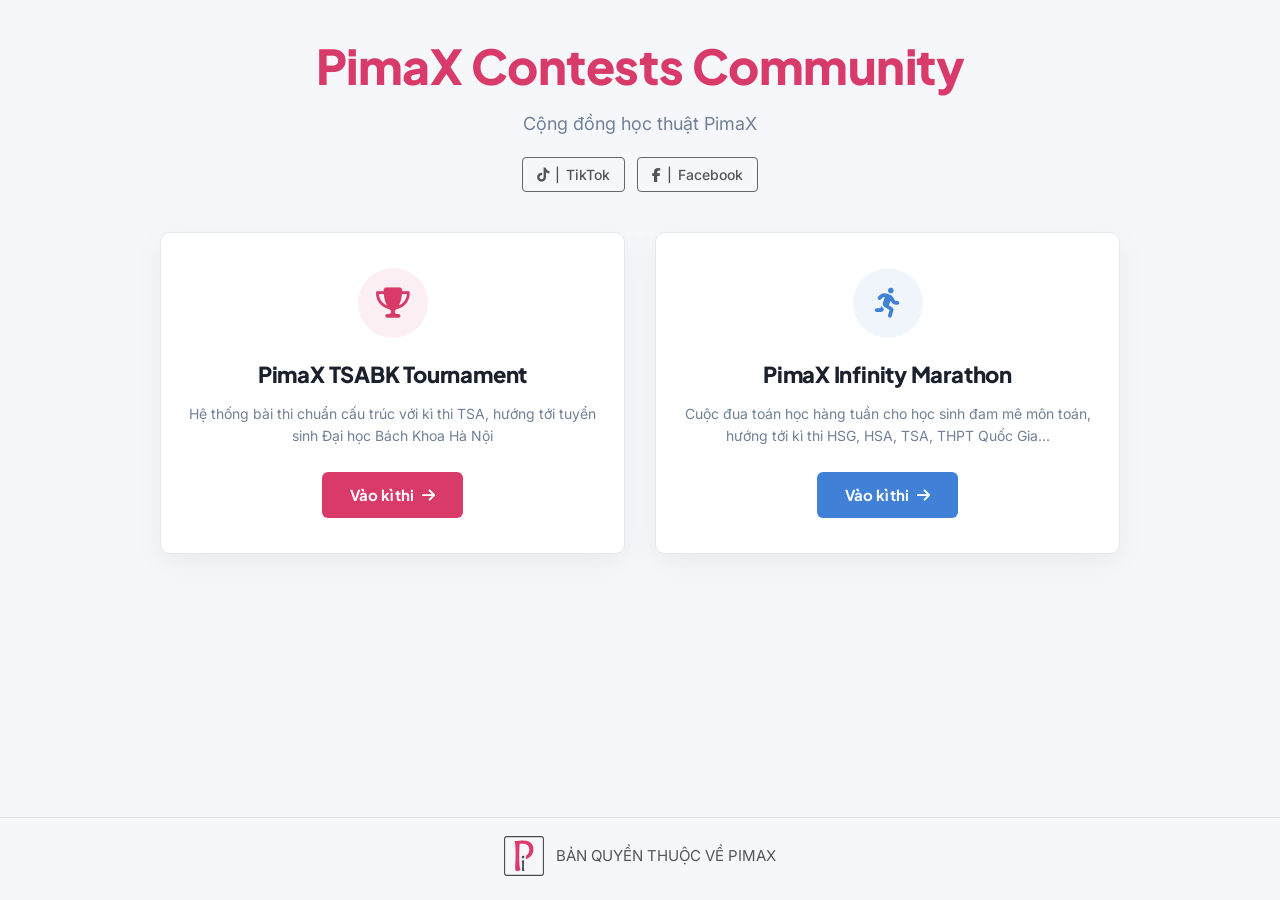
==== commit 3c5a5200: "Update index.html" ====
--- a/index.html
+++ b/index.html
@@ -7,6 +7,19 @@
   <link rel="stylesheet" href="https://cdnjs.cloudflare.com/ajax/libs/font-awesome/6.5.1/css/all.min.css">
   <link rel="stylesheet" href="assets/css/style.css">
   <link rel="icon" href="logo1.ico">
+  
+  <!-- SỬA/ĐỒNG BỘ: Tự động điều hướng nếu mở bằng đường dẫn legacy cũ -->
+  <script>
+    (function unifyLegacyUrls() {
+      const path = window.location.pathname;
+      const hash = window.location.hash;
+      if (path.endsWith('Tournament.html')) {
+        window.location.replace('contest.html?type=tournament' + hash);
+      } else if (path.endsWith('Marathon.html')) {
+        window.location.replace('contest.html?type=marathon' + hash);
+      }
+    })();
+  </script>
 </head>
 <body>
 
--- a/assets/css/style.css
+++ b/assets/css/style.css
@@ -4,7 +4,7 @@
 @import url('https://fonts.googleapis.com/css2?family=Inter:wght@400;500;600&family=Plus+Jakarta+Sans:wght@600;700;800&display=swap');
 
 :root {
-  --accent-color: #D83B6A;       /* Mặc định: Pink (Tournament) */
+  --accent-color: #D83B6A;       /* Pink (Tournament) */
   --accent-hover: #b82650;
   --bg-color: #f5f7fb;
   --text-main: #1a202c;
@@ -53,6 +53,17 @@
   -moz-user-select: text;
   -ms-user-select: text;
   user-select: text;
+}
+
+textarea,
+.input-group textarea,
+.reply-form-box textarea,
+.reply-form-card textarea {
+  resize: none !important;
+  overflow: hidden;
+  min-height: 42px;
+  line-height: 1.5;
+  transition: height 0.1s ease;
 }
 
 h1, h2, h3, h4, h5, h6, 
@@ -104,7 +115,98 @@
 .social-card:hover { background-color: var(--accent-color); color: #ffffff; border-color: var(--accent-color); }
 
 /* =========================================================
-   4. BỐ CỤC 2 CỘT & SIDEBAR
+   4. PORTAL GRID (Trang index.html)
+========================================================= */
+.portal-container {
+  max-width: 1000px;
+  margin: 20px auto 60px;
+  padding: 0 20px;
+}
+
+.portal-grid {
+  display: grid;
+  grid-template-columns: repeat(auto-fit, minmax(320px, 1fr));
+  gap: 30px;
+}
+
+.portal-card {
+  background: var(--card-bg);
+  border-radius: 10px;
+  padding: 35px 25px;
+  box-shadow: 0 10px 30px rgba(0,0,0,0.05);
+  border: 1px solid var(--border-color);
+  text-align: center;
+  display: flex;
+  flex-direction: column;
+  align-items: center;
+  transition: all 0.3s ease;
+}
+
+.portal-card:hover {
+  transform: translateY(-8px);
+  box-shadow: 0 15px 35px rgba(0,0,0,0.1);
+  border-color: var(--accent-color);
+}
+
+.portal-icon {
+  width: 70px;
+  height: 70px;
+  border-radius: 50%;
+  background: rgba(216, 59, 106, 0.08);
+  color: var(--accent-color);
+  display: flex;
+  align-items: center;
+  justify-content: center;
+  font-size: 30px;
+  margin-bottom: 20px;
+}
+
+.portal-card.card-marathon .portal-icon {
+  background: rgba(64, 128, 214, 0.08);
+  color: #4080D6;
+}
+
+.portal-card h2 {
+  font-size: 22px;
+  font-weight: 800;
+  margin-bottom: 12px;
+}
+
+.portal-card p {
+  font-size: 14px;
+  color: var(--text-sub);
+  line-height: 1.6;
+  margin-bottom: 24px;
+  flex-grow: 1;
+}
+
+.portal-btn {
+  display: inline-flex;
+  align-items: center;
+  gap: 8px;
+  padding: 12px 28px;
+  border-radius: 6px;
+  background: var(--accent-color);
+  color: #ffffff;
+  font-weight: 700;
+  font-size: 15px;
+  transition: all 0.2s ease;
+}
+
+.portal-btn:hover {
+  background: var(--accent-hover);
+  transform: scale(1.03);
+}
+
+.portal-card.card-marathon .portal-btn {
+  background: #4080D6;
+}
+.portal-card.card-marathon .portal-btn:hover {
+  background: #2b62ab;
+}
+
+/* =========================================================
+   5. BỐ CỤC 2 CỘT & SIDEBAR
 ========================================================= */
 .layout-2col {
   display: flex;
@@ -113,6 +215,7 @@
   margin: 30px auto;
   padding: 0 20px;
   min-height: calc(100vh - 200px);
+  align-items: flex-start; /* Giúp 2 cột căn bằng đỉnh lề trên */
 }
 
 .sidebar-column {
@@ -156,7 +259,7 @@
   align-items: center;
   gap: 8px;
 }
-.sidebar-header h2 i { color: var(--accent-color); }
+.sidebar-header h2 i { color: var(--accent-color); font-size: 18px; }
 
 .year-title, .stage-title, .exam-item {
   display: flex;
@@ -182,7 +285,7 @@
   color: #ffffff !important;
   font-weight: 700;
 }
-.exam-item.active i, .active-contest i { color: #ffffff !important; }
+.exam-item.active i, .active-contest i { color: #ffffff !important; font-size: 14px; }
 
 .sidebar-actions-box {
   display: flex;
@@ -224,20 +327,21 @@
 .sidebar-action-btn.btn-course .btn-arrow { color: #ffffff; }
 
 /* =========================================================
-   5. CỘT PHẢI: PREVIEW AREA
+   6. CỘT PHẢI: PREVIEW AREA (BOX TRẮNG LIỀN KHỐI CHUẨN GỐC)
 ========================================================= */
 .preview-area {
   flex-grow: 1;
   background: var(--card-bg);
   border-radius: 8px;
   padding: 24px;
-  box-shadow: 0 4px 18px rgba(0, 0, 0, 0.06);
+  box-shadow: 0 4px 18px rgba(0, 0, 0, 0.05);
   border: 1px solid var(--border-color);
   display: flex;
   flex-direction: column;
   gap: 20px;
 }
 
+/* HEADER BÀI THI */
 .preview-header { margin-bottom: 0; }
 .preview-title-row { display: flex; align-items: center; gap: 12px; margin-bottom: 10px; }
 .preview-title-row .doc-icon { font-size: 34px; color: var(--accent-color); line-height: 1; }
@@ -285,13 +389,25 @@
 .drive-iframe-container {
   position: relative;
   width: 100%;
-  min-height: 70vh;
-  border-radius: 6px;
-  overflow: hidden;
+  height: 80vh;              /* Chiều cao khung xem vừa đẹp */
+  min-height: 600px;
+  border-radius: 12px !important; /* Bo tròn 4 góc chuẩn đẹp */
   border: 1px solid var(--border-color);
-}
-
-.drive-iframe-container iframe { width: 100%; height: 100%; min-height: 70vh; border: none; }
+  overflow: hidden !important;    /* Chặn PDF tràn ra khỏi 4 góc bo */
+  background: #ffffff;
+  margin-bottom: 0 !important;  /* Triệt tiêu hoàn toàn khoảng hở khoảng trắng bên dưới */
+}
+
+/* Ép thẻ iframe hiển thị khối và tràn 100% không để lại khe hở */
+.drive-iframe-container iframe {
+  display: block !important;
+  width: 100%;
+  height: 100%;
+  border: none;
+  margin: 0;
+  padding: 0;
+}
+
 .iframe-overlay-cover { position: absolute; top: 0; right: 0; width: 65px; height: 65px; z-index: 15; }
 
 .side-share-actions { position: absolute; top: 15px; right: 15px; display: flex; flex-direction: column; gap: 10px; z-index: 20; }
@@ -312,17 +428,14 @@
 }
 .side-share-btn:hover { background: var(--accent-color); color: #ffffff; border-color: var(--accent-color); transform: scale(1.08); }
 
-/* =========================================================
-   6. WIDGET ĐÁNH GIÁ 5 SAO & THỐNG KÊ (RATING WIDGET)
-========================================================= */
-.rating-widget-card {
-  background: #ffffff;
-  border: 1px solid var(--border-color);
-  border-radius: 8px;
-  padding: 20px;
-  box-shadow: 0 4px 15px rgba(0, 0, 0, 0.03);
-}
-
+.card-inner-divider {
+  border: none;
+  height: 1px;
+  background: #f0f0f0;
+  margin: 10px 0;
+}
+
+/* WIDGET ĐÁNH GIÁ 5 SAO */
 .rating-card-header h3 {
   font-size: 16px;
   font-weight: 800;
@@ -334,6 +447,7 @@
   padding-bottom: 10px;
   border-bottom: 1px solid #f0f0f0;
 }
+.rating-card-header h3 i { font-size: 16px; }
 
 .rating-body-grid {
   display: grid;
@@ -357,7 +471,7 @@
 }
 
 .rating-summary-stars {
-  color: #ffc107;
+  color: var(--accent-color);
   font-size: 16px;
   margin-bottom: 6px;
   display: flex;
@@ -393,11 +507,10 @@
 
 .user-stars-input i:hover,
 .user-stars-input i.active {
-  color: #ffc107;
+  color: var(--accent-color) !important;
   transform: scale(1.15);
 }
 
-/* THANH THỐNG KÊ CHI TIẾT TỪNG SAO */
 .rating-breakdown-box {
   display: flex;
   flex-direction: column;
@@ -419,7 +532,7 @@
   gap: 4px;
   font-weight: 600;
 }
-.star-label i { color: #ffc107; font-size: 12px; }
+.star-label i { color: var(--accent-color); font-size: 12px; }
 
 .progress-bar-bg {
   flex-grow: 1;
@@ -444,17 +557,7 @@
   color: var(--text-sub);
 }
 
-/* =========================================================
-   7. WIDGET BÌNH LUẬN & THẢO LUẬN (COMMENTS)
-========================================================= */
-.comment-widget-card {
-  background: #ffffff;
-  border: 1px solid var(--border-color);
-  border-radius: 8px;
-  padding: 20px;
-  box-shadow: 0 4px 15px rgba(0, 0, 0, 0.03);
-}
-
+/* WIDGET BÌNH LUẬN */
 .comment-card-header h3 {
   font-size: 16px;
   font-weight: 800;
@@ -466,6 +569,7 @@
   padding-bottom: 10px;
   border-bottom: 1px solid #f0f0f0;
 }
+.comment-card-header h3 i { font-size: 16px; }
 
 .comment-card-header span {
   font-size: 14px;
@@ -473,7 +577,6 @@
   font-weight: 600;
 }
 
-/* FORM NHẬP BÌNH LUẬN */
 .comment-form {
   background: #f8f9fa;
   border: 1px solid var(--border-color);
@@ -500,8 +603,8 @@
 }
 
 .input-group.input-small {
-  flex: 0 0 90px;
-  min-width: 90px;
+  flex: 0 0 100px;
+  min-width: 100px;
 }
 
 .input-group label {
@@ -513,7 +616,7 @@
   gap: 6px;
 }
 
-.input-group label i { color: var(--accent-color); }
+.input-group label i { color: var(--accent-color); font-size: 12px; }
 
 .input-group input,
 .input-group textarea {
@@ -559,7 +662,6 @@
   transform: translateY(-1px);
 }
 
-/* FEED DƯỚI BÌNH LUẬN */
 .comments-feed-list {
   display: flex;
   flex-direction: column;
@@ -643,68 +745,23 @@
   line-height: 1.5;
 }
 
-/* KHUNG BẢNG ĐÁP ÁN NỔI */
-.answer-box-drawer {
-  background: #ffffff;
-  border: 1px solid var(--border-color);
-  border-radius: 8px;
-  margin-bottom: 16px;
-  box-shadow: 0 4px 15px rgba(0,0,0,0.05);
-  display: none;
-  animation: slideDownFade 0.3s cubic-bezier(0.16, 1, 0.3, 1);
-}
-.answer-box-drawer.show { display: block; }
-
-@keyframes slideDownFade {
-  from { opacity: 0; transform: translateY(-10px); }
-  to { opacity: 1; transform: translateY(0); }
-}
-
-.answer-drawer-header {
-  padding: 12px 18px;
-  background: #f8f9fa;
-  border-bottom: 1px solid var(--border-color);
-  display: flex;
-  align-items: center;
-  justify-content: space-between;
-  border-top-left-radius: 8px;
-  border-top-right-radius: 8px;
-}
-
-.answer-drawer-header h3 { font-size: 15px; font-weight: 800; color: var(--accent-color); display: flex; align-items: center; gap: 8px; }
-.btn-close-drawer { background: transparent; border: none; font-size: 18px; color: #718096; cursor: pointer; padding: 0 4px; }
-
-.answer-drawer-body { padding: 16px; max-height: 260px; overflow-y: auto; }
-.answer-grid { display: grid; grid-template-columns: repeat(auto-fill, minmax(95px, 1fr)); gap: 10px; }
-.answer-item { background: #f8f9fa; border: 1px solid var(--border-color); border-radius: 6px; padding: 6px 8px; text-align: center; }
-.answer-item .q-num { font-size: 11px; font-weight: 700; color: var(--text-sub); margin-bottom: 2px; display: block; }
-.answer-item .q-val { font-size: 14.5px; font-weight: 800; color: var(--accent-color); font-family: var(--font-heading); }
-.answer-item .tf-sub { font-size: 11.5px; font-weight: 600; color: #2d3748; display: flex; justify-content: space-between; padding: 1px 2px; border-bottom: 1px dashed #e2e8f0; }
-
-.toast-notification {
-  position: fixed;
-  top: 25px;
-  left: 50%;
-  transform: translate(-50%, -20px);
-  background: #ffffff;
-  color: var(--text-main);
-  padding: 12px 24px;
-  border-radius: 25px;
-  font-size: 14.5px;
-  font-weight: 700;
-  font-family: var(--font-heading);
-  border: 1.5px solid var(--accent-color);
-  box-shadow: 0 10px 25px rgba(0, 0, 0, 0.12);
-  display: flex;
-  align-items: center;
-  gap: 10px;
-  opacity: 0;
-  pointer-events: none;
-  transition: all 0.35s ease;
-  z-index: 999999;
-}
-.toast-notification.show { opacity: 1; pointer-events: auto; transform: translate(-50%, 0); }
-.toast-notification i { color: var(--accent-color); font-size: 16px; }
+/* =========================================================
+   7. FOOTER CHÂN TRANG
+========================================================= */
+.site-footer {
+  flex-shrink: 0;
+  margin-top: auto;
+  padding: 30px 0 24px;
+}
+
+.footer-divider { border: none; height: 1px; background: rgba(0, 0, 0, 0.1); margin-bottom: 18px; }
+.footer-content { display: flex; align-items: center; justify-content: center; gap: 12px; color: #555; font-size: 15px; }
+
+.footer-logo {
+  height: 40px;
+  width: auto;
+  object-fit: contain;
+}
 
 @media (max-width: 992px) {
   .layout-2col { flex-direction: column; }
@@ -713,3 +770,512 @@
   .rating-body-grid { grid-template-columns: 1fr; gap: 16px; }
   .rating-summary-box { border-right: none; border-bottom: 1px solid var(--border-color); padding-right: 0; padding-bottom: 16px; }
 }
+
+/* =========================================================
+   MODAL XÁC NHẬN ĐÁNH GIÁ LẠI (CONFIRM MODAL)
+========================================================= */
+.rating-modal-overlay {
+  position: fixed;
+  top: 0;
+  left: 0;
+  width: 100vw;
+  height: 100vh;
+  background: rgba(0, 0, 0, 0.45);
+  backdrop-filter: blur(3px);
+  display: flex;
+  align-items: center;
+  justify-content: center;
+  z-index: 9999;
+  opacity: 0;
+  visibility: hidden;
+  transition: all 0.25s ease;
+}
+
+.rating-modal-overlay.show {
+  opacity: 1;
+  visibility: visible;
+}
+
+.rating-modal-card {
+  background: #ffffff;
+  border-radius: 12px;
+  width: 90%;
+  max-width: 420px;
+  padding: 28px 24px;
+  text-align: center;
+  box-shadow: 0 15px 35px rgba(0, 0, 0, 0.2);
+  transform: scale(0.9);
+  transition: transform 0.25s ease;
+}
+
+.rating-modal-overlay.show .rating-modal-card {
+  transform: scale(1);
+}
+
+.rating-modal-card .modal-icon {
+  width: 54px;
+  height: 54px;
+  border-radius: 50%;
+  background: rgba(216, 59, 106, 0.1);
+  color: var(--accent-color);
+  font-size: 22px;
+  display: flex;
+  align-items: center;
+  justify-content: center;
+  margin: 0 auto 16px;
+}
+
+.rating-modal-card h3 {
+  font-size: 18px;
+  font-weight: 800;
+  color: #1a202c;
+  margin-bottom: 8px;
+  font-family: var(--font-heading);
+}
+
+.rating-modal-card p {
+  font-size: 14px;
+  color: var(--text-sub);
+  line-height: 1.5;
+  margin-bottom: 24px;
+}
+
+.modal-actions {
+  display: flex;
+  gap: 12px;
+  justify-content: center;
+}
+
+.modal-btn {
+  flex: 1;
+  padding: 10px 16px;
+  border-radius: 6px;
+  font-size: 14px;
+  font-weight: 700;
+  cursor: pointer;
+  border: none;
+  transition: all 0.2s ease;
+  font-family: var(--font-heading);
+}
+
+.modal-btn.btn-cancel {
+  background: #edf2f7;
+  color: #4a5568;
+}
+
+.modal-btn.btn-cancel:hover {
+  background: #e2e8f0;
+}
+
+.modal-btn.btn-confirm {
+  background: var(--accent-color);
+  color: #ffffff;
+}
+
+.modal-btn.btn-confirm:hover {
+  background: var(--accent-hover);
+}
+
+/* =========================================================
+   REPLY COMMENT STYLES & NÂNG CẤP THIẾT KẾ BOX REPLY
+========================================================= */
+.comment-block-wrapper {
+  display: flex;
+  flex-direction: column;
+  gap: 8px;
+}
+
+.comment-actions-bar {
+  margin-top: 8px;
+  display: flex;
+  align-items: center;
+}
+
+.btn-reply-trigger {
+  background: transparent;
+  border: none;
+  color: var(--accent-color);
+  font-size: 12.5px;
+  font-weight: 700;
+  cursor: pointer;
+  display: inline-flex;
+  align-items: center;
+  gap: 5px;
+  padding: 4px 8px;
+  border-radius: 4px;
+  transition: background 0.15s ease;
+}
+
+.btn-reply-trigger:hover {
+  background: rgba(216, 59, 106, 0.08);
+}
+
+/* KHUNG TRẢ LỜI MỚI (.reply-form-card) & TƯƠNG THÍCH KHUNG CŨ (.reply-form-box) */
+.reply-form-card,
+.reply-form-box {
+  margin-left: 54px;
+  margin-top: 4px;
+  background: #ffffff;
+  border: 1px solid var(--border-color);
+  border-left: 3px solid var(--accent-color);
+  border-radius: 8px;
+  padding: 14px 16px;
+  display: flex;
+  flex-direction: column;
+  gap: 10px;
+  box-shadow: 0 4px 12px rgba(0, 0, 0, 0.03);
+  animation: slideDownReply 0.22s cubic-bezier(0.16, 1, 0.3, 1);
+}
+
+.reply-card-header {
+  font-size: 12.5px;
+  font-weight: 600;
+  color: var(--text-sub);
+  display: flex;
+  align-items: center;
+  gap: 6px;
+}
+
+.reply-card-header i {
+  color: var(--accent-color);
+  font-size: 11px;
+}
+
+.reply-card-header strong {
+  color: var(--text-main);
+}
+
+.reply-inputs-row {
+  display: flex;
+  gap: 8px;
+}
+
+.reply-inputs-row input {
+  width: 100%;
+  padding: 8px 12px;
+  border: 1px solid var(--border-color);
+  border-radius: 6px;
+  font-size: 13px;
+  outline: none;
+  background: #f8fafc;
+  transition: all 0.2s ease;
+}
+
+.reply-inputs-row input:focus,
+.reply-form-card textarea:focus,
+.reply-form-box textarea:focus {
+  background: #ffffff;
+  border-color: var(--accent-color);
+  box-shadow: 0 0 0 3px rgba(216, 59, 106, 0.08);
+}
+
+.reply-form-card textarea,
+.reply-form-box textarea {
+  width: 100%;
+  padding: 8px 12px;
+  border: 1px solid var(--border-color);
+  border-radius: 6px;
+  font-size: 13px;
+  font-family: var(--font-base);
+  outline: none;
+  background: #f8fafc;
+  transition: all 0.2s ease;
+}
+
+.reply-btn-row {
+  display: flex;
+  justify-content: flex-end;
+  align-items: center;
+  gap: 10px;
+  margin-top: 2px;
+}
+
+.btn-cancel-reply {
+  background: transparent;
+  color: var(--text-sub);
+  border: none;
+  padding: 6px 14px;
+  border-radius: 5px;
+  font-size: 12.5px;
+  font-weight: 600;
+  cursor: pointer;
+  transition: all 0.15s ease;
+}
+
+.btn-cancel-reply:hover {
+  background: #edf2f7;
+  color: var(--text-main);
+}
+
+.btn-submit-reply {
+  background: var(--accent-color);
+  color: #ffffff;
+  border: none;
+  padding: 7px 16px;
+  border-radius: 6px;
+  font-size: 12.5px;
+  font-weight: 700;
+  cursor: pointer;
+  display: inline-flex;
+  align-items: center;
+  gap: 6px;
+  transition: all 0.2s ease;
+}
+
+.btn-submit-reply:hover {
+  background: var(--accent-hover);
+  transform: translateY(-1px);
+  box-shadow: 0 4px 10px rgba(216, 59, 106, 0.25);
+}
+
+.reply-count-badge {
+  background: rgba(216, 59, 106, 0.12);
+  color: var(--accent-color);
+  font-size: 11px;
+  font-weight: 700;
+  padding: 1px 6px;
+  border-radius: 10px;
+  margin-left: 2px;
+}
+
+/* DANH SÁCH BÌNH LUẬN CON (REPLIES) */
+.replies-container {
+  margin-left: 48px;
+  display: flex;
+  flex-direction: column;
+  gap: 8px;
+}
+
+.comment-item-card.reply-item {
+  background: #fafbfc;
+  border-color: #edf2f7;
+}
+
+.comment-avatar.reply-avatar {
+  width: 32px;
+  height: 32px;
+  font-size: 13px;
+  background: #e2e8f0;
+  color: #4a5568;
+}
+
+@keyframes fadeIn {
+  from { opacity: 0; transform: translateY(-4px); }
+  to { opacity: 1; transform: translateY(0); }
+}
+
+@keyframes slideDownReply {
+  from {
+    opacity: 0;
+    transform: translateY(-8px);
+  }
+  to {
+    opacity: 1;
+    transform: translateY(0);
+  }
+}
+
+/* =========================================================
+   NÂNG CẤP THIẾT KẾ: TOAST THÔNG BÁO THÀNH CÔNG (GLASSMORPHISM)
+========================================================= */
+.custom-toast-pill {
+  position: fixed;
+  bottom: 24px;
+  right: 24px;
+  z-index: 99999;
+  display: flex;
+  align-items: center;
+  gap: 12px;
+  padding: 10px 18px 10px 12px;
+  background: rgba(26, 32, 44, 0.92);
+  backdrop-filter: blur(8px);
+  -webkit-backdrop-filter: blur(8px);
+  color: #ffffff;
+  border-radius: 50px;
+  box-shadow: 0 10px 25px -5px rgba(0, 0, 0, 0.25), 0 0 0 1px rgba(255, 255, 255, 0.1);
+  opacity: 0;
+  visibility: hidden;
+  transform: translateY(20px) scale(0.95);
+  transition: all 0.3s cubic-bezier(0.16, 1, 0.3, 1);
+  pointer-events: none;
+}
+
+.custom-toast-pill.active {
+  opacity: 1;
+  visibility: visible;
+  transform: translateY(0) scale(1);
+  pointer-events: auto;
+}
+
+.toast-icon-wrapper {
+  width: 28px;
+  height: 28px;
+  border-radius: 50%;
+  background: var(--accent-color);
+  color: #ffffff;
+  display: flex;
+  align-items: center;
+  justify-content: center;
+  font-size: 13px;
+  flex-shrink: 0;
+}
+
+.toast-body {
+  font-size: 13.5px;
+  font-weight: 600;
+  letter-spacing: -0.01em;
+  padding-right: 4px;
+}
+
+/* =========================================================
+   8. STYLE CHO ANSWER BOX DRAWER (TỐI ƯU SIÊU GỌN 40 CÂU)
+========================================================= */
+.answer-box-drawer {
+  display: none;
+  background: #ffffff;
+  border: 1px solid var(--border-color);
+  border-radius: 8px;
+  padding: 12px 16px;
+  margin-bottom: 14px;
+  box-shadow: 0 4px 15px rgba(0, 0, 0, 0.05);
+  animation: slideDownDrawer 0.22s cubic-bezier(0.16, 1, 0.3, 1);
+}
+
+.answer-box-drawer.show {
+  display: block !important;
+}
+
+.answer-drawer-header {
+  display: flex;
+  align-items: center;
+  justify-content: space-between;
+  padding-bottom: 8px;
+  margin-bottom: 10px;
+  border-bottom: 1px solid #f0f0f0;
+}
+
+.answer-drawer-header h3 {
+  font-size: 14.5px;
+  font-weight: 800;
+  color: var(--accent-color);
+  display: flex;
+  align-items: center;
+  gap: 6px;
+}
+
+.btn-close-drawer {
+  background: #edf2f7;
+  border: none;
+  width: 24px;
+  height: 24px;
+  border-radius: 50%;
+  color: #4a5568;
+  font-size: 12px;
+  cursor: pointer;
+  display: flex;
+  align-items: center;
+  justify-content: center;
+  transition: all 0.15s ease;
+}
+
+.btn-close-drawer:hover {
+  background: var(--accent-color);
+  color: #ffffff;
+}
+
+.answer-drawer-body {
+  max-height: 260px; /* Giới hạn chiều cao tối đa, quá 40 câu sẽ tự cuộn nhẹ */
+  overflow-y: auto;
+  padding-right: 4px;
+}
+
+.answer-drawer-body::-webkit-scrollbar {
+  width: 5px;
+}
+
+.answer-drawer-body::-webkit-scrollbar-thumb {
+  background: #cbd5e0;
+  border-radius: 4px;
+}
+
+.section-header-title {
+  font-size: 12.5px;
+  font-weight: 700;
+  color: #1a202c;
+  margin: 10px 0 8px 0;
+  padding-left: 6px;
+  border-left: 3px solid var(--accent-color);
+}
+
+/* Lưới ô đáp án siêu gọn */
+.answer-grid {
+  display: grid;
+  grid-template-columns: repeat(auto-fill, minmax(68px, 1fr));
+  gap: 6px;
+}
+
+.answer-item {
+  background: #f8fafc;
+  border: 1px solid #e2e8f0;
+  border-radius: 5px;
+  padding: 4px 6px;
+  display: flex;
+  align-items: center;
+  justify-content: center;
+  gap: 4px;
+  font-size: 12px;
+  transition: all 0.15s ease;
+}
+
+.answer-item:hover {
+  border-color: var(--accent-color);
+  background: #ffffff;
+}
+
+.answer-item .q-num {
+  font-weight: 600;
+  color: var(--text-sub);
+  font-size: 11px;
+}
+
+.answer-item .q-val {
+  font-weight: 800;
+  color: var(--accent-color);
+  font-size: 12.5px;
+}
+
+/* Kiểu riêng cho câu Đúng / Sai (Cần chút khoảng trống hơn) */
+.answer-item.tf-item {
+  grid-column: span 2;
+  flex-direction: column;
+  align-items: flex-start;
+  padding: 6px;
+}
+
+.tf-box {
+  display: grid;
+  grid-template-columns: 1fr 1fr;
+  gap: 3px;
+  width: 100%;
+  font-size: 11px;
+}
+
+.tf-sub {
+  display: flex;
+  justify-content: space-between;
+  background: #ffffff;
+  padding: 1px 4px;
+  border-radius: 3px;
+  border: 1px solid #edf2f7;
+}
+
+@keyframes slideDownDrawer {
+  from {
+    opacity: 0;
+    transform: translateY(-6px);
+  }
+  to {
+    opacity: 1;
+    transform: translateY(0);
+  }
+}
